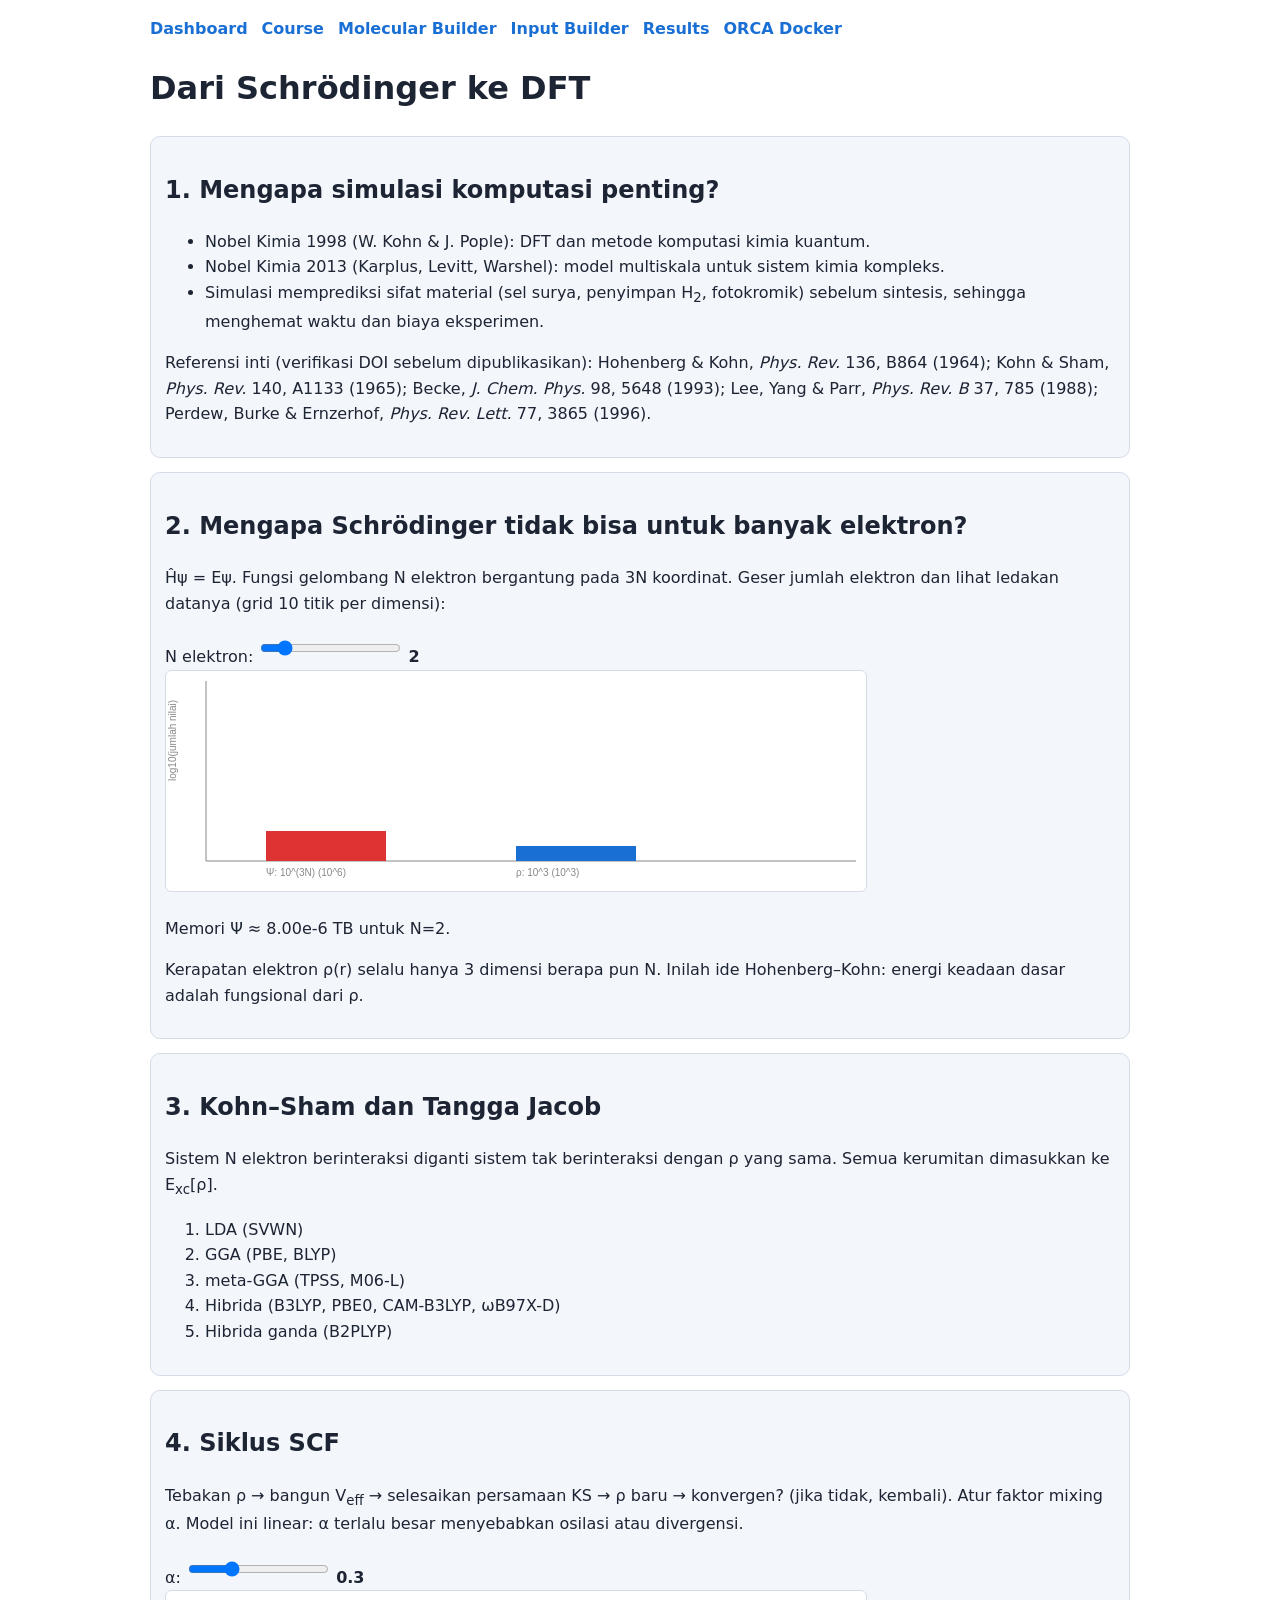
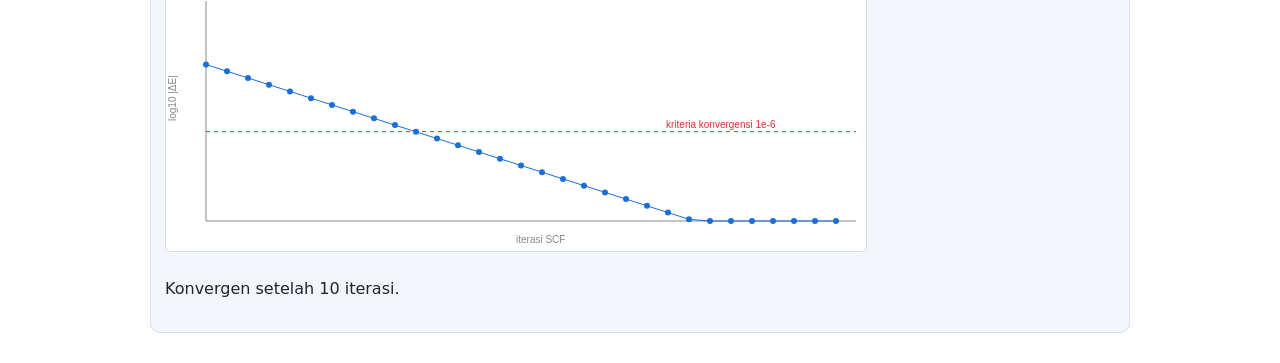
==== course.html @ 0c11ae40 "Add files via upload" ====
<!doctype html><html lang="id"><head><meta charset="utf-8"><meta name="viewport" content="width=device-width,initial-scale=1"><title>Modul DFT</title><link rel="stylesheet" href="assets/css/style.css"></head><body>
<nav><a href="index.html">Dashboard</a><a href="course.html">Course</a><a href="molecular-builder.html">Molecular Builder</a><a href="input-builder.html">Input Builder</a><a href="results-analyzer.html">Results</a><a href="orca-docker.html">ORCA Docker</a></nav>
<h1>Dari Schrödinger ke DFT</h1>
<div class="card"><h2>1. Mengapa simulasi komputasi penting?</h2>
<ul><li>Nobel Kimia 1998 (W. Kohn &amp; J. Pople): DFT dan metode komputasi kimia kuantum.</li>
<li>Nobel Kimia 2013 (Karplus, Levitt, Warshel): model multiskala untuk sistem kimia kompleks.</li>
<li>Simulasi memprediksi sifat material (sel surya, penyimpan H<sub>2</sub>, fotokromik) sebelum sintesis, sehingga menghemat waktu dan biaya eksperimen.</li></ul>
<p>Referensi inti (verifikasi DOI sebelum dipublikasikan): Hohenberg &amp; Kohn, <i>Phys. Rev.</i> 136, B864 (1964); Kohn &amp; Sham, <i>Phys. Rev.</i> 140, A1133 (1965); Becke, <i>J. Chem. Phys.</i> 98, 5648 (1993); Lee, Yang &amp; Parr, <i>Phys. Rev. B</i> 37, 785 (1988); Perdew, Burke &amp; Ernzerhof, <i>Phys. Rev. Lett.</i> 77, 3865 (1996).</p></div>

<div class="card"><h2>2. Mengapa Schrödinger tidak bisa untuk banyak elektron?</h2>
<p>Ĥψ = Eψ. Fungsi gelombang N elektron bergantung pada 3N koordinat. Geser jumlah elektron dan lihat ledakan datanya (grid 10 titik per dimensi):</p>
N elektron: <input id="n" type="range" min="1" max="12" value="2"> <b id="nv"></b><br><canvas id="c1" width="700" height="220"></canvas>
<p id="t1"></p><p>Kerapatan elektron ρ(r) selalu hanya 3 dimensi berapa pun N. Inilah ide Hohenberg–Kohn: energi keadaan dasar adalah fungsional dari ρ.</p></div>

<div class="card"><h2>3. Kohn–Sham dan Tangga Jacob</h2>
<p>Sistem N elektron berinteraksi diganti sistem tak berinteraksi dengan ρ yang sama. Semua kerumitan dimasukkan ke E<sub>xc</sub>[ρ].</p>
<ol><li>LDA (SVWN)</li><li>GGA (PBE, BLYP)</li><li>meta-GGA (TPSS, M06-L)</li><li>Hibrida (B3LYP, PBE0, CAM-B3LYP, ωB97X-D)</li><li>Hibrida ganda (B2PLYP)</li></ol></div>

<div class="card"><h2>4. Siklus SCF</h2>
<p>Tebakan ρ → bangun V<sub>eff</sub> → selesaikan persamaan KS → ρ baru → konvergen? (jika tidak, kembali). Atur faktor mixing α. Model ini linear: α terlalu besar menyebabkan osilasi atau divergensi.</p>
α: <input id="a" type="range" min="0.05" max="1" step="0.05" value="0.3"> <b id="av"></b><br><canvas id="c2" width="700" height="260"></canvas><p id="t2"></p></div>
<script>
const $=id=>document.getElementById(id);
function ax(g,w,h,xl,yl){g.clearRect(0,0,w,h);g.strokeStyle='#888';g.fillStyle='#888';g.beginPath();g.moveTo(40,10);g.lineTo(40,h-30);g.lineTo(w-10,h-30);g.stroke();g.fillText(xl,w/2,h-8);g.save();g.translate(10,h/2);g.rotate(-Math.PI/2);g.fillText(yl,0,0);g.restore()}
function d1(){const N=+$('n').value;$('nv').textContent=N;const g=$('c1').getContext('2d');ax(g,700,220,'','log10(jumlah nilai)');
 const bars=[['Ψ: 10^(3N)',3*N,'#d33'],['ρ: 10^3',3,'#1a6fd4']];
 bars.forEach((b,i)=>{const hh=Math.min(b[1],36)*5;g.fillStyle=b[2];g.fillRect(100+i*250,190-hh,120,hh);g.fillStyle='#888';g.fillText(b[0]+' (10^'+b[1]+')',100+i*250,205)});
 const bytes=8*Math.pow(10,3*N)/1e12;$('t1').textContent='Memori Ψ ≈ '+(bytes<1e6?bytes.toExponential(2)+' TB':bytes.toExponential(2)+' TB (melebihi seluruh penyimpanan dunia)')+' untuk N='+N+'.'}
function d2(){const a=+$('a').value;$('av').textContent=a;const g=$('c2').getContext('2d');ax(g,700,260,'iterasi SCF','log10 |ΔE|');
 let x=1,f=1-2.5*a,pts=[],it=-1;for(let i=0;i<=30;i++){const v=Math.log10(Math.max(Math.abs(x),1e-14));pts.push(v);if(it<0&&v<-6)it=i;x*=f}
 const Y=v=>40+(Math.min(v,3)*-1+0)*0+ (230-40)*(3-Math.min(v,3))/17;
 g.strokeStyle='#d33';g.setLineDash([4,4]);g.beginPath();g.moveTo(40,Y(-6));g.lineTo(690,Y(-6));g.stroke();g.setLineDash([]);g.fillStyle='#d33';g.fillText('kriteria konvergensi 1e-6',500,Y(-6)-4);
 g.strokeStyle='#1a6fd4';g.beginPath();pts.forEach((p,i)=>{const X=40+i*21;i?g.lineTo(X,Y(p)):g.moveTo(X,Y(p))});g.stroke();
 pts.forEach((p,i)=>{g.fillStyle='#1a6fd4';g.beginPath();g.arc(40+i*21,Y(p),3,0,7);g.fill()});
 $('t2').textContent=Math.abs(f)>=1?'α='+a+': faktor '+f.toFixed(2)+' (|faktor|≥1) → SCF TIDAK konvergen (osilasi/divergen). Turunkan α.':(it>=0?'Konvergen setelah '+it+' iterasi.':'Konvergen sangat lambat; naikkan α.')+(f<0?' Terlihat osilasi karena faktor negatif.':'')}
$('n').oninput=d1;$('a').oninput=d2;d1();d2();
</script></body></html>
---- assets/css/style.css ----
:root{--bg:#fff;--fg:#1d2433;--ac:#1a6fd4;--card:#f3f6fb;--bd:#d5dce8}
@media(prefers-color-scheme:dark){:root{--bg:#10151f;--fg:#e4e9f2;--ac:#6cb0ff;--card:#182030;--bd:#2c3850}}
body{font:16px/1.6 system-ui,sans-serif;background:var(--bg);color:var(--fg);max-width:980px;margin:auto;padding:16px}
nav a{margin-right:14px;color:var(--ac);font-weight:600;text-decoration:none}
.card{background:var(--card);border:1px solid var(--bd);border-radius:10px;padding:14px;margin:14px 0}
canvas{max-width:100%;background:var(--bg);border:1px solid var(--bd);border-radius:6px}
table{border-collapse:collapse;width:100%;font-size:14px}td,th{border:1px solid var(--bd);padding:3px 7px;text-align:left}
input,select,textarea,button{font:inherit;padding:5px;margin:2px;background:var(--bg);color:var(--fg);border:1px solid var(--bd);border-radius:6px}
button{background:var(--ac);color:#fff;cursor:pointer}textarea{width:98%;font-family:monospace}
.v{width:100%;height:340px;position:relative}.grid{display:grid;grid-template-columns:repeat(auto-fit,minmax(260px,1fr));gap:8px}
.ok{color:#1a9a4a;font-weight:700}.bad{color:#d33;font-weight:700}
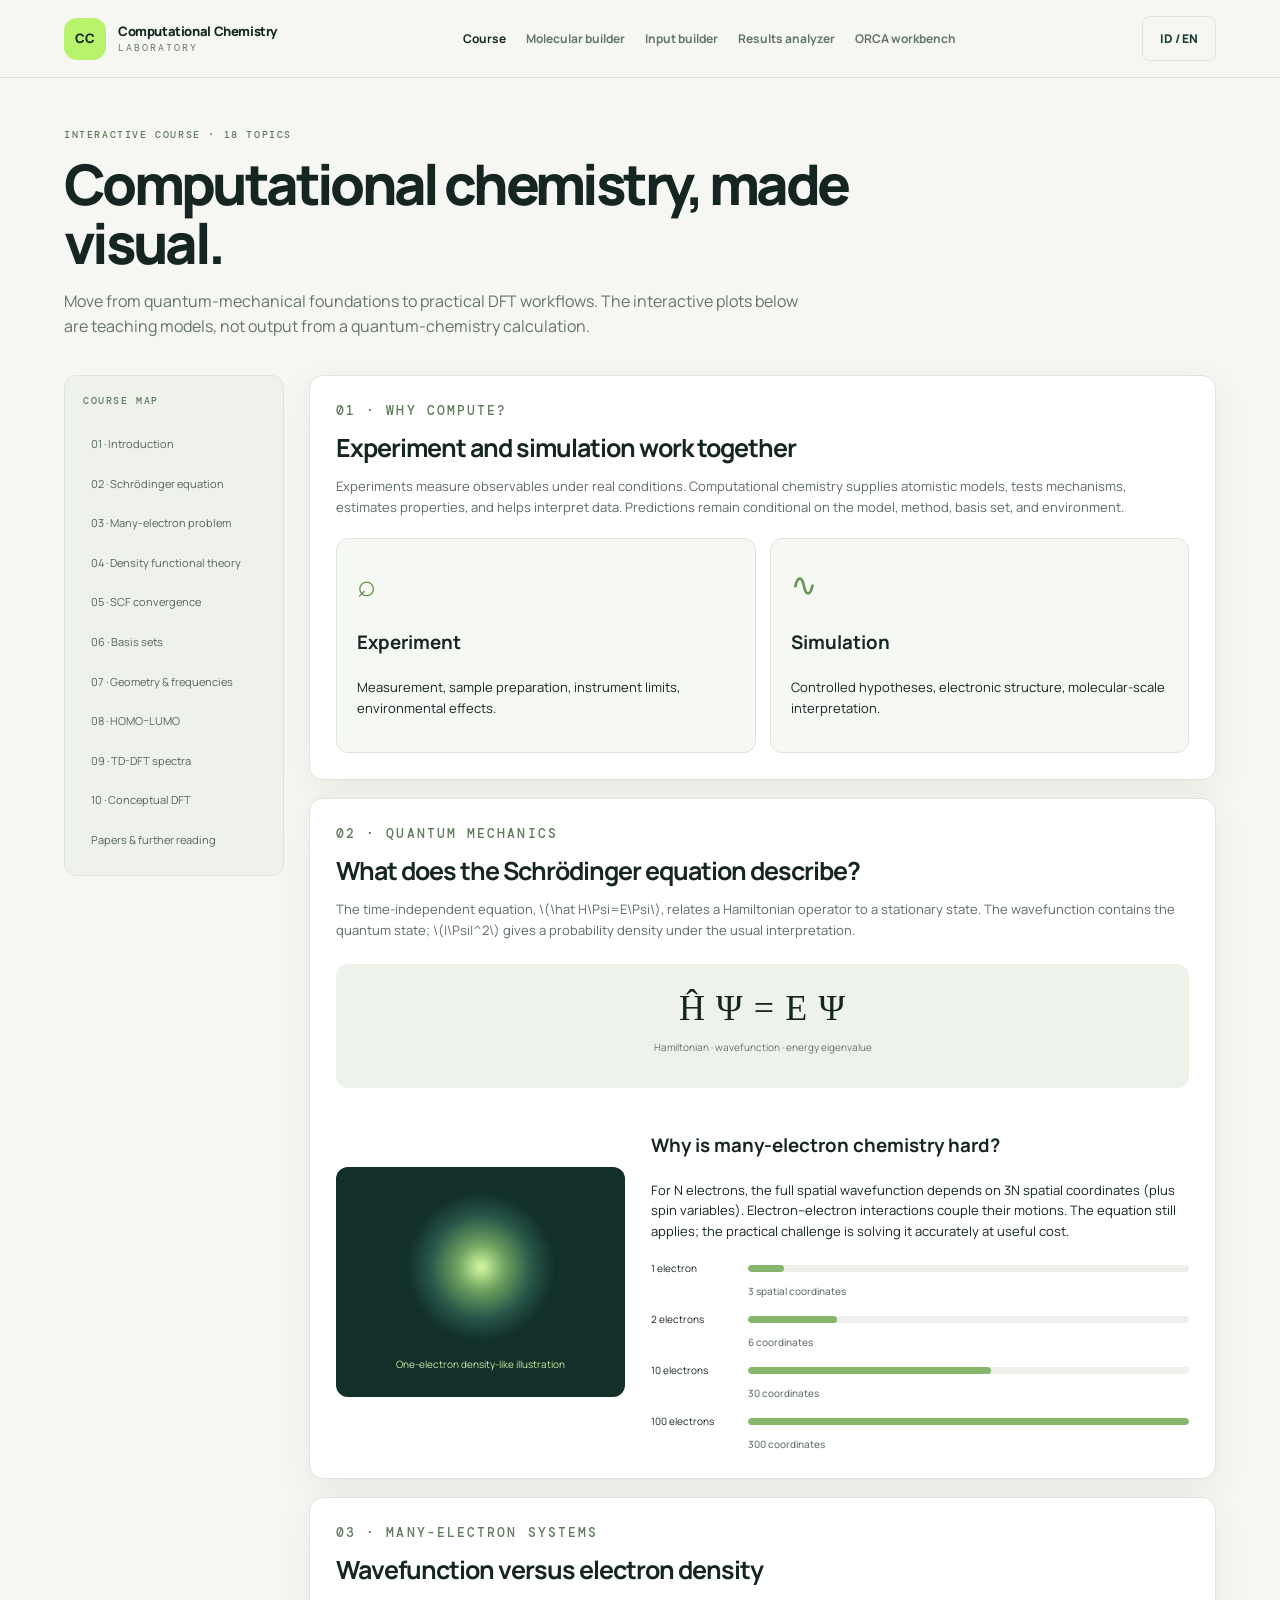
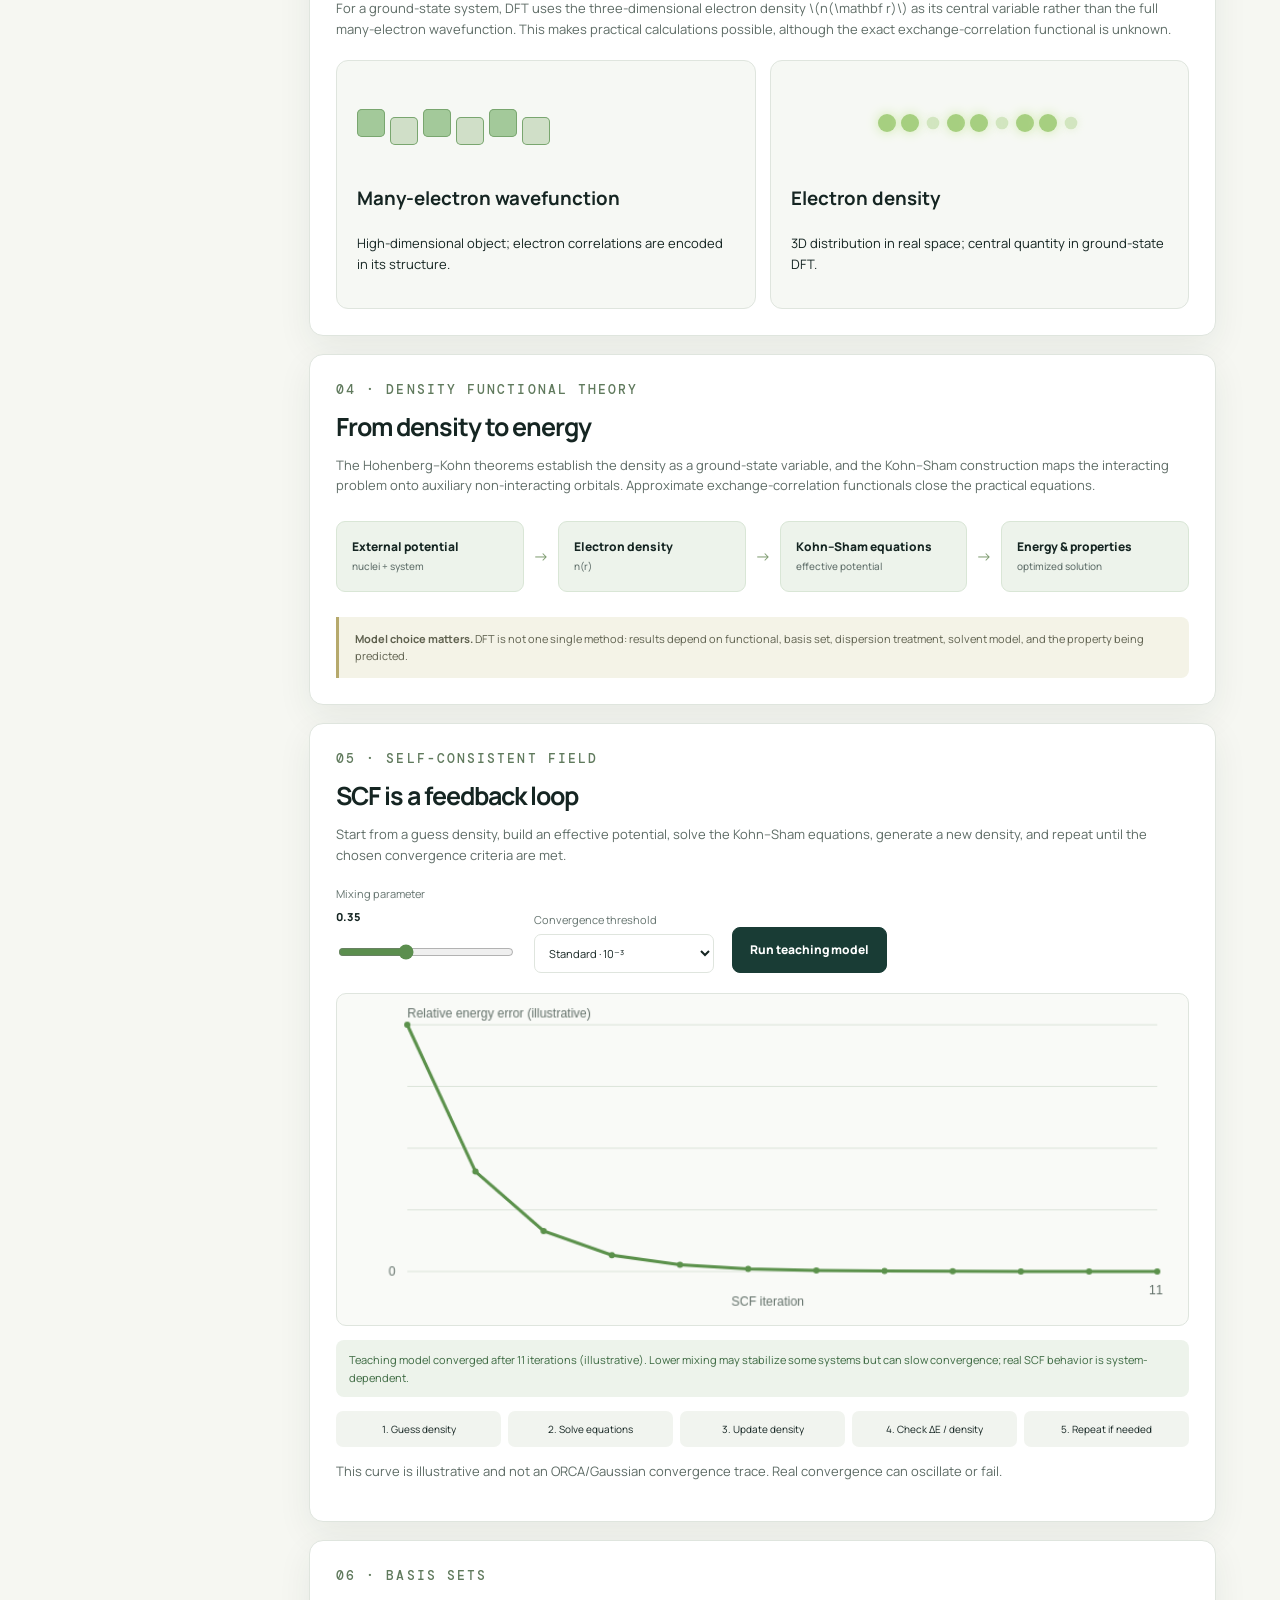
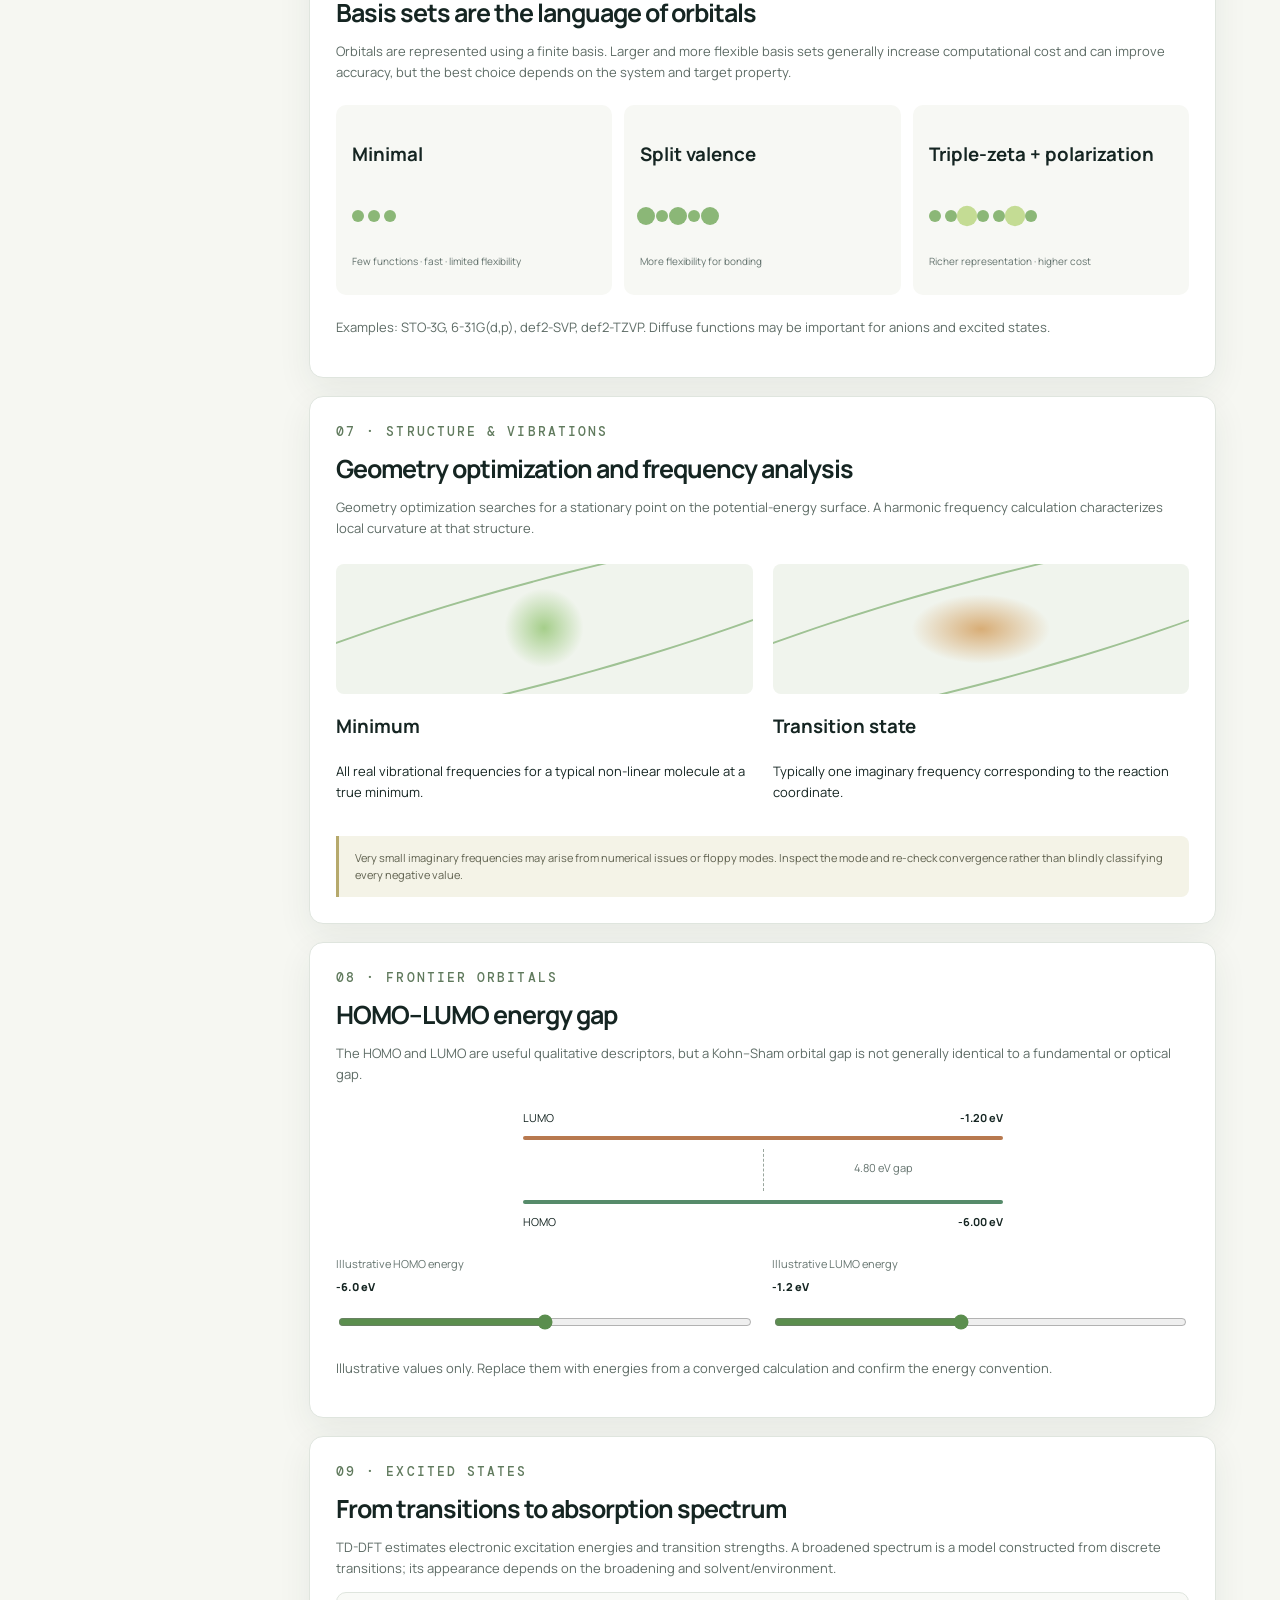
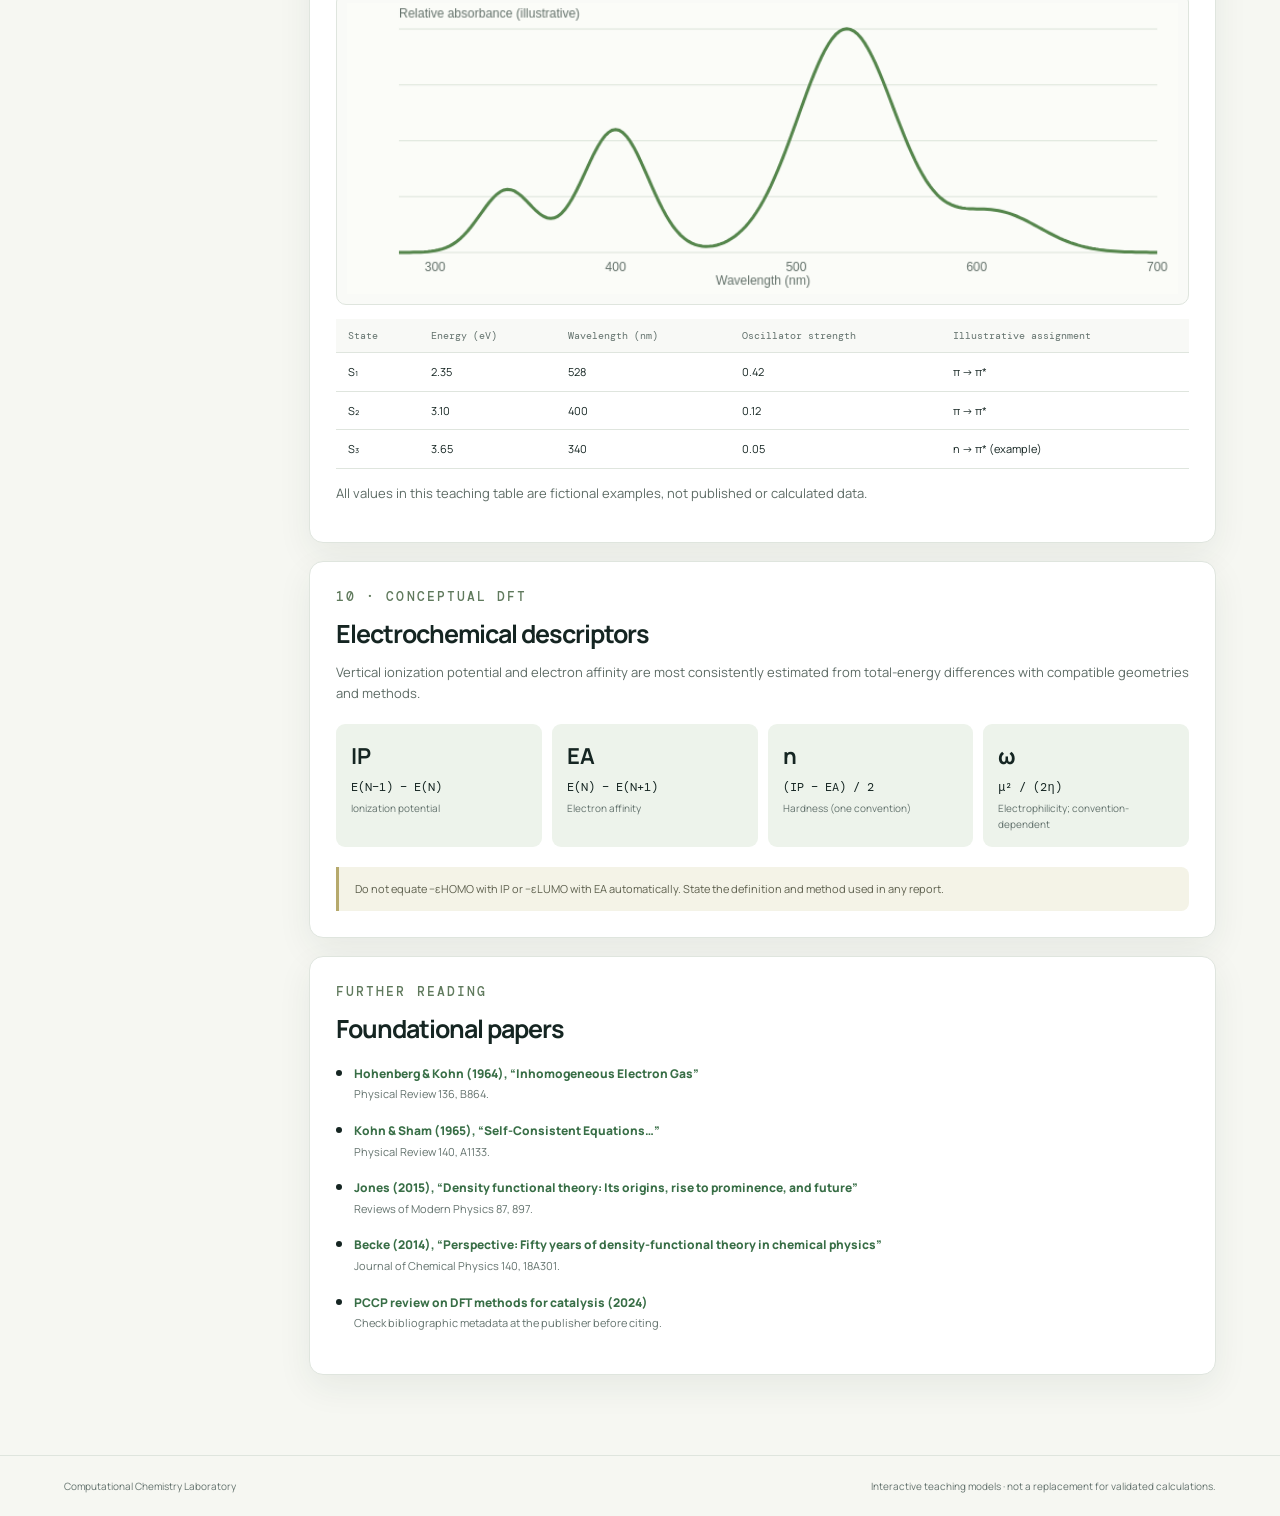
==== commit a5fa887b: "Add files via upload" ====
--- a/course.html
+++ b/course.html
@@ -1,37 +1,17 @@
-<!doctype html><html lang="id"><head><meta charset="utf-8"><meta name="viewport" content="width=device-width,initial-scale=1"><title>Modul DFT</title><link rel="stylesheet" href="assets/css/style.css"></head><body>
-<nav><a href="index.html">Dashboard</a><a href="course.html">Course</a><a href="molecular-builder.html">Molecular Builder</a><a href="input-builder.html">Input Builder</a><a href="results-analyzer.html">Results</a><a href="orca-docker.html">ORCA Docker</a></nav>
-<h1>Dari Schrödinger ke DFT</h1>
-<div class="card"><h2>1. Mengapa simulasi komputasi penting?</h2>
-<ul><li>Nobel Kimia 1998 (W. Kohn &amp; J. Pople): DFT dan metode komputasi kimia kuantum.</li>
-<li>Nobel Kimia 2013 (Karplus, Levitt, Warshel): model multiskala untuk sistem kimia kompleks.</li>
-<li>Simulasi memprediksi sifat material (sel surya, penyimpan H<sub>2</sub>, fotokromik) sebelum sintesis, sehingga menghemat waktu dan biaya eksperimen.</li></ul>
-<p>Referensi inti (verifikasi DOI sebelum dipublikasikan): Hohenberg &amp; Kohn, <i>Phys. Rev.</i> 136, B864 (1964); Kohn &amp; Sham, <i>Phys. Rev.</i> 140, A1133 (1965); Becke, <i>J. Chem. Phys.</i> 98, 5648 (1993); Lee, Yang &amp; Parr, <i>Phys. Rev. B</i> 37, 785 (1988); Perdew, Burke &amp; Ernzerhof, <i>Phys. Rev. Lett.</i> 77, 3865 (1996).</p></div>
-
-<div class="card"><h2>2. Mengapa Schrödinger tidak bisa untuk banyak elektron?</h2>
-<p>Ĥψ = Eψ. Fungsi gelombang N elektron bergantung pada 3N koordinat. Geser jumlah elektron dan lihat ledakan datanya (grid 10 titik per dimensi):</p>
-N elektron: <input id="n" type="range" min="1" max="12" value="2"> <b id="nv"></b><br><canvas id="c1" width="700" height="220"></canvas>
-<p id="t1"></p><p>Kerapatan elektron ρ(r) selalu hanya 3 dimensi berapa pun N. Inilah ide Hohenberg–Kohn: energi keadaan dasar adalah fungsional dari ρ.</p></div>
-
-<div class="card"><h2>3. Kohn–Sham dan Tangga Jacob</h2>
-<p>Sistem N elektron berinteraksi diganti sistem tak berinteraksi dengan ρ yang sama. Semua kerumitan dimasukkan ke E<sub>xc</sub>[ρ].</p>
-<ol><li>LDA (SVWN)</li><li>GGA (PBE, BLYP)</li><li>meta-GGA (TPSS, M06-L)</li><li>Hibrida (B3LYP, PBE0, CAM-B3LYP, ωB97X-D)</li><li>Hibrida ganda (B2PLYP)</li></ol></div>
-
-<div class="card"><h2>4. Siklus SCF</h2>
-<p>Tebakan ρ → bangun V<sub>eff</sub> → selesaikan persamaan KS → ρ baru → konvergen? (jika tidak, kembali). Atur faktor mixing α. Model ini linear: α terlalu besar menyebabkan osilasi atau divergensi.</p>
-α: <input id="a" type="range" min="0.05" max="1" step="0.05" value="0.3"> <b id="av"></b><br><canvas id="c2" width="700" height="260"></canvas><p id="t2"></p></div>
-<script>
-const $=id=>document.getElementById(id);
-function ax(g,w,h,xl,yl){g.clearRect(0,0,w,h);g.strokeStyle='#888';g.fillStyle='#888';g.beginPath();g.moveTo(40,10);g.lineTo(40,h-30);g.lineTo(w-10,h-30);g.stroke();g.fillText(xl,w/2,h-8);g.save();g.translate(10,h/2);g.rotate(-Math.PI/2);g.fillText(yl,0,0);g.restore()}
-function d1(){const N=+$('n').value;$('nv').textContent=N;const g=$('c1').getContext('2d');ax(g,700,220,'','log10(jumlah nilai)');
- const bars=[['Ψ: 10^(3N)',3*N,'#d33'],['ρ: 10^3',3,'#1a6fd4']];
- bars.forEach((b,i)=>{const hh=Math.min(b[1],36)*5;g.fillStyle=b[2];g.fillRect(100+i*250,190-hh,120,hh);g.fillStyle='#888';g.fillText(b[0]+' (10^'+b[1]+')',100+i*250,205)});
- const bytes=8*Math.pow(10,3*N)/1e12;$('t1').textContent='Memori Ψ ≈ '+(bytes<1e6?bytes.toExponential(2)+' TB':bytes.toExponential(2)+' TB (melebihi seluruh penyimpanan dunia)')+' untuk N='+N+'.'}
-function d2(){const a=+$('a').value;$('av').textContent=a;const g=$('c2').getContext('2d');ax(g,700,260,'iterasi SCF','log10 |ΔE|');
- let x=1,f=1-2.5*a,pts=[],it=-1;for(let i=0;i<=30;i++){const v=Math.log10(Math.max(Math.abs(x),1e-14));pts.push(v);if(it<0&&v<-6)it=i;x*=f}
- const Y=v=>40+(Math.min(v,3)*-1+0)*0+ (230-40)*(3-Math.min(v,3))/17;
- g.strokeStyle='#d33';g.setLineDash([4,4]);g.beginPath();g.moveTo(40,Y(-6));g.lineTo(690,Y(-6));g.stroke();g.setLineDash([]);g.fillStyle='#d33';g.fillText('kriteria konvergensi 1e-6',500,Y(-6)-4);
- g.strokeStyle='#1a6fd4';g.beginPath();pts.forEach((p,i)=>{const X=40+i*21;i?g.lineTo(X,Y(p)):g.moveTo(X,Y(p))});g.stroke();
- pts.forEach((p,i)=>{g.fillStyle='#1a6fd4';g.beginPath();g.arc(40+i*21,Y(p),3,0,7);g.fill()});
- $('t2').textContent=Math.abs(f)>=1?'α='+a+': faktor '+f.toFixed(2)+' (|faktor|≥1) → SCF TIDAK konvergen (osilasi/divergen). Turunkan α.':(it>=0?'Konvergen setelah '+it+' iterasi.':'Konvergen sangat lambat; naikkan α.')+(f<0?' Terlihat osilasi karena faktor negatif.':'')}
-$('n').oninput=d1;$('a').oninput=d2;d1();d2();
-</script></body></html>
+<!doctype html><html lang="en"><head><meta charset="utf-8"><meta name="viewport" content="width=device-width,initial-scale=1"><title>Interactive course · Computational Chemistry Lab</title><link rel="stylesheet" href="assets/css/style.css"></head><body>
+<header class="site-header"><a class="brand" href="index.html"><span class="brand-mark">CC</span><span>Computational Chemistry<br><small>LABORATORY</small></span></a><nav><a class="active" href="course.html">Course</a><a href="molecular-builder.html">Molecular builder</a><a href="input-builder.html">Input builder</a><a href="results-analyzer.html">Results analyzer</a><a href="orca-docker.html">ORCA workbench</a></nav><button id="langToggle" class="secondary">ID / EN</button></header>
+<main class="page-wrap"><section class="page-intro"><p class="eyebrow">INTERACTIVE COURSE · 18 TOPICS</p><h1>Computational chemistry, made visual.</h1><p>Move from quantum-mechanical foundations to practical DFT workflows. The interactive plots below are teaching models, not output from a quantum-chemistry calculation.</p></section>
+<div class="course-layout"><aside class="lesson-nav"><p class="eyebrow">COURSE MAP</p><a href="#intro">01 · Introduction</a><a href="#schrodinger">02 · Schrödinger equation</a><a href="#many-electron">03 · Many-electron problem</a><a href="#dft">04 · Density functional theory</a><a href="#scf">05 · SCF convergence</a><a href="#basis">06 · Basis sets</a><a href="#geometry">07 · Geometry & frequencies</a><a href="#orbitals">08 · HOMO–LUMO</a><a href="#tddft">09 · TD-DFT spectra</a><a href="#conceptual">10 · Conceptual DFT</a><a href="#papers">Papers & further reading</a></aside>
+<div class="lesson-content">
+<section id="intro" class="lesson panel"><p class="eyebrow">01 · WHY COMPUTE?</p><h2>Experiment and simulation work together</h2><p>Experiments measure observables under real conditions. Computational chemistry supplies atomistic models, tests mechanisms, estimates properties, and helps interpret data. Predictions remain conditional on the model, method, basis set, and environment.</p><div class="compare-grid"><div><span class="big-symbol">⌕</span><h3>Experiment</h3><p>Measurement, sample preparation, instrument limits, environmental effects.</p></div><div><span class="big-symbol">∿</span><h3>Simulation</h3><p>Controlled hypotheses, electronic structure, molecular-scale interpretation.</p></div></div></section>
+<section id="schrodinger" class="lesson panel"><p class="eyebrow">02 · QUANTUM MECHANICS</p><h2>What does the Schrödinger equation describe?</h2><p>The time-independent equation, \(\hat H\Psi=E\Psi\), relates a Hamiltonian operator to a stationary state. The wavefunction contains the quantum state; \(|\Psi|^2\) gives a probability density under the usual interpretation.</p><div class="equation-card"><div class="equation">Ĥ Ψ = E Ψ</div><p>Hamiltonian · wavefunction · energy eigenvalue</p></div><div class="visual-split"><div class="mini-visual"><div class="probability-cloud"></div><span>One-electron density-like illustration</span></div><div><h3>Why is many-electron chemistry hard?</h3><p>For N electrons, the full spatial wavefunction depends on 3N spatial coordinates (plus spin variables). Electron–electron interactions couple their motions. The equation still applies; the practical challenge is solving it accurately at useful cost.</p><div class="coordinate-meter"><div><span>1 electron</span><div class="meter"><i style="width:8%"></i></div><b>3 spatial coordinates</b></div><div><span>2 electrons</span><div class="meter"><i style="width:20%"></i></div><b>6 coordinates</b></div><div><span>10 electrons</span><div class="meter"><i style="width:55%"></i></div><b>30 coordinates</b></div><div><span>100 electrons</span><div class="meter"><i style="width:100%"></i></div><b>300 coordinates</b></div></div></div></div></section>
+<section id="many-electron" class="lesson panel"><p class="eyebrow">03 · MANY-ELECTRON SYSTEMS</p><h2>Wavefunction versus electron density</h2><p>For a ground-state system, DFT uses the three-dimensional electron density \(n(\mathbf r)\) as its central variable rather than the full many-electron wavefunction. This makes practical calculations possible, although the exact exchange-correlation functional is unknown.</p><div class="compare-grid"><div class="concept-box"><div class="coordinate-cubes"><i></i><i></i><i></i><i></i><i></i><i></i></div><h3>Many-electron wavefunction</h3><p>High-dimensional object; electron correlations are encoded in its structure.</p></div><div class="concept-box"><div class="density-dots"><i></i><i></i><i></i><i></i><i></i><i></i><i></i><i></i><i></i></div><h3>Electron density</h3><p>3D distribution in real space; central quantity in ground-state DFT.</p></div></div></section>
+<section id="dft" class="lesson panel"><p class="eyebrow">04 · DENSITY FUNCTIONAL THEORY</p><h2>From density to energy</h2><p>The Hohenberg–Kohn theorems establish the density as a ground-state variable, and the Kohn–Sham construction maps the interacting problem onto auxiliary non-interacting orbitals. Approximate exchange-correlation functionals close the practical equations.</p><div class="flow-diagram"><div>External potential<br><small>nuclei + system</small></div><span>→</span><div>Electron density<br><small>n(r)</small></div><span>→</span><div>Kohn–Sham equations<br><small>effective potential</small></div><span>→</span><div>Energy & properties<br><small>optimized solution</small></div></div><div class="notice"><strong>Model choice matters.</strong> DFT is not one single method: results depend on functional, basis set, dispersion treatment, solvent model, and the property being predicted.</div></section>
+<section id="scf" class="lesson panel"><p class="eyebrow">05 · SELF-CONSISTENT FIELD</p><h2>SCF is a feedback loop</h2><p>Start from a guess density, build an effective potential, solve the Kohn–Sham equations, generate a new density, and repeat until the chosen convergence criteria are met.</p><div class="scf-controls"><label>Mixing parameter <output id="mixOut">0.35</output><input id="mixing" type="range" min="0.1" max="0.8" step="0.05" value="0.35"></label><label>Convergence threshold<select id="threshold"><option value="0.01">Loose · 10⁻²</option><option value="0.001" selected>Standard · 10⁻³</option><option value="0.0001">Tight · 10⁻⁴</option></select></label><button id="runScf" class="button">Run teaching model</button></div><div class="chart-frame"><canvas id="scfChart" width="800" height="300" aria-label="SCF convergence teaching graph"></canvas></div><div id="scfSummary" class="result-strip">Ready · teaching model only</div><div class="scf-steps"><div>1. Guess density</div><div>2. Solve equations</div><div>3. Update density</div><div>4. Check ΔE / density</div><div>5. Repeat if needed</div></div><p class="small muted">This curve is illustrative and not an ORCA/Gaussian convergence trace. Real convergence can oscillate or fail.</p></section>
+<section id="basis" class="lesson panel"><p class="eyebrow">06 · BASIS SETS</p><h2>Basis sets are the language of orbitals</h2><p>Orbitals are represented using a finite basis. Larger and more flexible basis sets generally increase computational cost and can improve accuracy, but the best choice depends on the system and target property.</p><div class="basis-compare"><div><h3>Minimal</h3><div class="basis-dots minimal"><i></i><i></i><i></i></div><p>Few functions · fast · limited flexibility</p></div><div><h3>Split valence</h3><div class="basis-dots split"><i></i><i></i><i></i><i></i><i></i></div><p>More flexibility for bonding</p></div><div><h3>Triple-zeta + polarization</h3><div class="basis-dots triple"><i></i><i></i><i></i><i></i><i></i><i></i><i></i></div><p>Richer representation · higher cost</p></div></div><p class="small muted">Examples: STO-3G, 6-31G(d,p), def2-SVP, def2-TZVP. Diffuse functions may be important for anions and excited states.</p></section>
+<section id="geometry" class="lesson panel"><p class="eyebrow">07 · STRUCTURE & VIBRATIONS</p><h2>Geometry optimization and frequency analysis</h2><p>Geometry optimization searches for a stationary point on the potential-energy surface. A harmonic frequency calculation characterizes local curvature at that structure.</p><div class="stationary-grid"><div><div class="surface surface-min"><span></span></div><h3>Minimum</h3><p>All real vibrational frequencies for a typical non-linear molecule at a true minimum.</p></div><div><div class="surface surface-ts"><span></span></div><h3>Transition state</h3><p>Typically one imaginary frequency corresponding to the reaction coordinate.</p></div></div><div class="notice">Very small imaginary frequencies may arise from numerical issues or floppy modes. Inspect the mode and re-check convergence rather than blindly classifying every negative value.</div></section>
+<section id="orbitals" class="lesson panel"><p class="eyebrow">08 · FRONTIER ORBITALS</p><h2>HOMO–LUMO energy gap</h2><p>The HOMO and LUMO are useful qualitative descriptors, but a Kohn–Sham orbital gap is not generally identical to a fundamental or optical gap.</p><div class="orbital-level"><div class="level-label">LUMO <b id="lumoValue">−1.20 eV</b></div><div class="energy-line lumo-line"></div><div class="gap-arrow"><span id="gapValue">4.80 eV gap</span></div><div class="energy-line homo-line"></div><div class="level-label">HOMO <b id="homoValue">−6.00 eV</b></div></div><div class="range-control"><label>Illustrative HOMO energy <output id="homoRangeOut">−6.0 eV</output><input id="homoRange" type="range" min="-8" max="-4" step="0.1" value="-6"></label><label>Illustrative LUMO energy <output id="lumoRangeOut">−1.2 eV</output><input id="lumoRange" type="range" min="-3" max="1" step="0.1" value="-1.2"></label></div><p class="small muted">Illustrative values only. Replace them with energies from a converged calculation and confirm the energy convention.</p></section>
+<section id="tddft" class="lesson panel"><p class="eyebrow">09 · EXCITED STATES</p><h2>From transitions to absorption spectrum</h2><p>TD-DFT estimates electronic excitation energies and transition strengths. A broadened spectrum is a model constructed from discrete transitions; its appearance depends on the broadening and solvent/environment.</p><div class="chart-frame"><canvas id="spectrumChart" width="800" height="280" aria-label="Illustrative absorption spectrum"></canvas></div><div class="table-scroll"><table><thead><tr><th>State</th><th>Energy (eV)</th><th>Wavelength (nm)</th><th>Oscillator strength</th><th>Illustrative assignment</th></tr></thead><tbody><tr><td>S₁</td><td>2.35</td><td>528</td><td>0.42</td><td>π → π*</td></tr><tr><td>S₂</td><td>3.10</td><td>400</td><td>0.12</td><td>π → π*</td></tr><tr><td>S₃</td><td>3.65</td><td>340</td><td>0.05</td><td>n → π* (example)</td></tr></tbody></table></div><p class="small muted">All values in this teaching table are fictional examples, not published or calculated data.</p></section>
+<section id="conceptual" class="lesson panel"><p class="eyebrow">10 · CONCEPTUAL DFT</p><h2>Electrochemical descriptors</h2><p>Vertical ionization potential and electron affinity are most consistently estimated from total-energy differences with compatible geometries and methods.</p><div class="formula-grid"><div><b>IP</b><span> E(N−1) − E(N)</span><small>Ionization potential</small></div><div><b>EA</b><span> E(N) − E(N+1)</span><small>Electron affinity</small></div><div><b>η</b><span> (IP − EA) / 2</span><small>Hardness (one convention)</small></div><div><b>ω</b><span> μ² / (2η)</span><small>Electrophilicity; convention-dependent</small></div></div><div class="notice">Do not equate −εHOMO with IP or −εLUMO with EA automatically. State the definition and method used in any report.</div></section>
+<section id="papers" class="lesson panel"><p class="eyebrow">FURTHER READING</p><h2>Foundational papers</h2><ul class="reading-list"><li><a href="https://doi.org/10.1103/PhysRev.136.B864" target="_blank" rel="noopener">Hohenberg & Kohn (1964), “Inhomogeneous Electron Gas”</a><span>Physical Review 136, B864.</span></li><li><a href="https://doi.org/10.1103/PhysRev.140.A1133" target="_blank" rel="noopener">Kohn & Sham (1965), “Self-Consistent Equations…”</a><span>Physical Review 140, A1133.</span></li><li><a href="https://doi.org/10.1103/RevModPhys.87.897" target="_blank" rel="noopener">Jones (2015), “Density functional theory: Its origins, rise to prominence, and future”</a><span>Reviews of Modern Physics 87, 897.</span></li><li><a href="https://doi.org/10.1063/1.4869598" target="_blank" rel="noopener">Becke (2014), “Perspective: Fifty years of density-functional theory in chemical physics”</a><span>Journal of Chemical Physics 140, 18A301.</span></li><li><a href="https://doi.org/10.1039/D4CP00121A" target="_blank" rel="noopener">PCCP review on DFT methods for catalysis (2024)</a><span>Check bibliographic metadata at the publisher before citing.</span></li></ul></section>
+</div></div></main><footer><span>Computational Chemistry Laboratory</span><span>Interactive teaching models · not a replacement for validated calculations.</span></footer><script src="assets/js/common.js"></script><script src="assets/js/course.js"></script></body></html>
--- a/assets/css/style.css
+++ b/assets/css/style.css
@@ -1,11 +1,7 @@
-:root{--bg:#fff;--fg:#1d2433;--ac:#1a6fd4;--card:#f3f6fb;--bd:#d5dce8}
-@media(prefers-color-scheme:dark){:root{--bg:#10151f;--fg:#e4e9f2;--ac:#6cb0ff;--card:#182030;--bd:#2c3850}}
-body{font:16px/1.6 system-ui,sans-serif;background:var(--bg);color:var(--fg);max-width:980px;margin:auto;padding:16px}
-nav a{margin-right:14px;color:var(--ac);font-weight:600;text-decoration:none}
-.card{background:var(--card);border:1px solid var(--bd);border-radius:10px;padding:14px;margin:14px 0}
-canvas{max-width:100%;background:var(--bg);border:1px solid var(--bd);border-radius:6px}
-table{border-collapse:collapse;width:100%;font-size:14px}td,th{border:1px solid var(--bd);padding:3px 7px;text-align:left}
-input,select,textarea,button{font:inherit;padding:5px;margin:2px;background:var(--bg);color:var(--fg);border:1px solid var(--bd);border-radius:6px}
-button{background:var(--ac);color:#fff;cursor:pointer}textarea{width:98%;font-family:monospace}
-.v{width:100%;height:340px;position:relative}.grid{display:grid;grid-template-columns:repeat(auto-fit,minmax(260px,1fr));gap:8px}
-.ok{color:#1a9a4a;font-weight:700}.bad{color:#d33;font-weight:700}
+@import url('https://fonts.googleapis.com/css2?family=DM+Mono:wght@400;500&family=Manrope:wght@400;500;600;700;800&display=swap');
+:root{--ink:#152522;--muted:#64736e;--paper:#f6f7f2;--white:#fff;--line:#dfe5de;--green:#b7f36b;--deep:#193c35;--mint:#e8f2e9;--orange:#e7a65a;--red:#b94b45;--shadow:0 12px 35px rgba(28,52,44,.07)}
+*{box-sizing:border-box}html{scroll-behavior:smooth;scroll-padding-top:90px}body{margin:0;background:var(--paper);color:var(--ink);font-family:Manrope,system-ui,sans-serif;line-height:1.6}a{color:inherit;text-decoration:none}button,input,select,textarea{font:inherit}button{cursor:pointer}.site-header{height:auto;min-height:78px;display:flex;align-items:center;justify-content:space-between;gap:22px;padding:16px clamp(18px,5vw,76px);border-bottom:1px solid var(--line);background:rgba(246,247,242,.94);position:sticky;top:0;z-index:10;backdrop-filter:blur(16px)}.brand{display:flex;align-items:center;gap:12px;font-size:13px;line-height:1.15;font-weight:800;letter-spacing:-.03em;white-space:nowrap}.brand small{font:10px 'DM Mono',monospace;letter-spacing:.2em;color:var(--muted)}.brand-mark{display:grid;place-items:center;width:42px;height:42px;background:var(--green);border-radius:13px;font-size:13px}.site-header nav{display:flex;align-items:center;gap:20px;flex-wrap:wrap}.site-header nav a{font-size:12px;color:var(--muted);font-weight:700}.site-header nav a:hover,.site-header nav a.active{color:var(--ink)}.button,.secondary{display:inline-flex;align-items:center;justify-content:center;gap:10px;padding:12px 17px;border:1px solid var(--deep);border-radius:8px;background:var(--deep);color:#fff;font-weight:800;font-size:12px;transition:transform .15s,background .15s}.button:hover,.secondary:hover{transform:translateY(-1px)}.secondary{background:transparent;color:var(--deep);border-color:var(--line)}.danger{background:#8f3733;border-color:#8f3733}.hero{min-height:570px;padding:75px clamp(20px,8vw,120px);display:grid;grid-template-columns:1.1fr .9fr;gap:40px;align-items:center;background:#e9efe5;overflow:hidden}.eyebrow{font:500 10px 'DM Mono',monospace;letter-spacing:.16em;color:#607a5d;margin:0 0 14px;text-transform:uppercase}.hero h1,.page-intro h1{font-size:clamp(38px,5.5vw,70px);line-height:1.05;letter-spacing:-.065em;margin:0 0 23px;font-weight:800}.lead{font-size:17px;max-width:600px;color:#50625b}.hero-actions{display:flex;gap:12px;flex-wrap:wrap;margin-top:27px}.note,.small{font-size:11px;color:var(--muted)}.hero-visual{height:390px;position:relative;display:grid;place-items:center}.orbital{position:absolute;width:290px;height:125px;border:2px solid rgba(28,93,77,.45);border-radius:50%;transform:rotate(35deg);box-shadow:0 0 28px rgba(37,122,91,.12)}.orbital-b{transform:rotate(-35deg);width:320px;height:142px;border-color:rgba(89,143,71,.45)}.orbital-a{width:260px;height:115px}.orbital-core{width:96px;height:96px;border-radius:50%;background:radial-gradient(circle at 35% 30%,#f9ffdf,#b7f36b 48%,#397b5e 100%);box-shadow:0 0 70px rgba(105,174,81,.3)}.hero-label{position:absolute;font:10px 'DM Mono',monospace;letter-spacing:.14em}.label-top{top:18px;right:10%}.label-bottom{bottom:16px;left:8%}.section{padding:80px clamp(20px,7vw,100px)}.section-heading{max-width:650px;margin-bottom:32px}.section-heading h2,.callout h2{font-size:clamp(28px,4vw,42px);letter-spacing:-.05em;line-height:1.12;margin:0 0 12px}.section-heading p:not(.eyebrow){color:var(--muted)}.feature-grid{display:grid;grid-template-columns:repeat(3,1fr);gap:16px}.feature-card,.paper-card{background:var(--white);border:1px solid var(--line);border-radius:14px;padding:24px;box-shadow:var(--shadow)}.feature-card{min-height:255px;display:flex;flex-direction:column;align-items:flex-start}.card-number,.paper-year{font:10px 'DM Mono',monospace;letter-spacing:.1em;color:#72816e}.feature-icon{font-size:28px;margin:18px 0 8px;color:#527a49}.feature-card h3,.paper-card h3{font-size:18px;line-height:1.3;letter-spacing:-.03em;margin:0 0 8px}.feature-card p,.paper-card p{font-size:12px;color:var(--muted);margin:0 0 18px}.card-link{margin-top:auto;font-size:11px;font-weight:800}.callout{margin:0 clamp(20px,7vw,100px) 60px;background:var(--deep);color:#fff;border-radius:16px;padding:38px;display:flex;align-items:center;justify-content:space-between;gap:30px}.callout .eyebrow{color:var(--green)}.callout p:not(.eyebrow){color:#c8d8d0;max-width:760px;font-size:13px}.callout .secondary{color:#fff;border-color:#648075}.paper-grid{display:grid;grid-template-columns:repeat(4,1fr);gap:14px}.paper-card a{font-size:11px;font-weight:800;color:#386e46}.site-header+.page-wrap{min-height:70vh}.page-wrap{max-width:1440px;margin:0 auto;padding:50px clamp(18px,5vw,72px) 80px}.page-intro{max-width:850px;margin-bottom:35px}.page-intro h1{font-size:clamp(36px,5vw,56px);margin-bottom:15px}.page-intro>p:last-child{max-width:760px;color:var(--muted)}.course-layout{display:grid;grid-template-columns:220px minmax(0,1fr);gap:25px;align-items:start}.lesson-nav{position:sticky;top:100px;background:#eef2eb;border:1px solid var(--line);border-radius:12px;padding:18px;display:flex;flex-direction:column;gap:6px}.lesson-nav a{font-size:11px;padding:8px;border-radius:6px;color:#52645b}.lesson-nav a:hover{background:white;color:var(--ink)}.lesson-content{display:grid;gap:18px}.panel{background:#fff;border:1px solid var(--line);border-radius:14px;padding:26px;box-shadow:var(--shadow);min-width:0}.lesson h2,.panel h2{font-size:25px;line-height:1.2;letter-spacing:-.04em;margin:0 0 12px}.lesson p,.panel p{font-size:13px}.lesson>p:not(.eyebrow){color:#5d6b65}.equation-card{margin:24px 0;background:#edf3eb;border-radius:12px;text-align:center;padding:23px}.equation{font:36px Georgia,serif;letter-spacing:.03em}.equation-card p{font-size:10px;color:var(--muted)}.visual-split{display:grid;grid-template-columns:.7fr 1.3fr;gap:26px;align-items:center}.mini-visual{min-height:230px;border-radius:12px;background:#122f2a;display:flex;flex-direction:column;align-items:center;justify-content:center;color:#c9e9a7;gap:14px;font-size:10px;text-align:center;padding:20px}.probability-cloud{width:150px;height:150px;border-radius:50%;background:radial-gradient(circle,#d9fda5 0,rgba(160,225,125,.65) 22%,rgba(83,163,132,.35) 48%,transparent 70%);filter:blur(2px)}.coordinate-meter{display:grid;gap:12px;margin-top:18px}.coordinate-meter>div{display:grid;grid-template-columns:90px 1fr;gap:7px;align-items:center;font-size:10px}.coordinate-meter b{grid-column:2;color:var(--muted);font-weight:500}.meter{height:7px;background:#edf0eb;border-radius:10px;overflow:hidden}.meter i{display:block;height:100%;background:#85b66b;border-radius:10px}.compare-grid{display:grid;grid-template-columns:1fr 1fr;gap:14px;margin-top:20px}.compare-grid>div,.concept-box{background:#f6f8f4;border:1px solid var(--line);padding:20px;border-radius:12px}.big-symbol{font-size:32px;color:#63934c}.coordinate-cubes{height:85px;display:flex;flex-wrap:wrap;gap:5px;align-items:center}.coordinate-cubes i{width:28px;height:28px;border-radius:5px;background:#a3c99a;box-shadow:inset 0 0 0 1px #79a66f}.coordinate-cubes i:nth-child(2n){transform:translateY(8px);background:#d0dfc8}.density-dots{height:85px;position:relative;display:flex;align-items:center;justify-content:center;gap:5px;flex-wrap:wrap}.density-dots i{width:18px;height:18px;border-radius:50%;background:#a6cf80;box-shadow:0 0 12px #cde8a9}.density-dots i:nth-child(3n){opacity:.45;transform:scale(.7)}.flow-diagram{display:flex;align-items:stretch;gap:9px;margin:25px 0;flex-wrap:wrap}.flow-diagram>div{flex:1;min-width:120px;background:#edf3eb;border:1px solid #d9e6d6;padding:15px;border-radius:9px;font-size:12px;font-weight:800}.flow-diagram small{font-weight:500;color:var(--muted)}.flow-diagram>span{align-self:center;color:#7e9c70}.notice{background:#f4f3e7;border-left:3px solid #b6a96c;padding:13px 16px;margin-top:20px;font-size:11px;color:#5e604e;border-radius:0 8px 8px 0}.scf-controls{display:flex;gap:18px;align-items:end;flex-wrap:wrap;margin:20px 0}.scf-controls label,.range-control label{display:flex;flex-direction:column;gap:5px;font-size:11px;color:var(--muted);min-width:180px}.scf-controls input[type=range],.range-control input{accent-color:#5b8e4e}.scf-controls output,.range-control output{font-weight:800;color:var(--ink)}.scf-controls select,select,input,textarea{border:1px solid var(--line);border-radius:7px;padding:10px;background:#fff;color:var(--ink);min-width:0}textarea{width:100%;font:12px 'DM Mono',monospace;line-height:1.55;resize:vertical}.chart-frame{background:#f9faf7;border:1px solid var(--line);border-radius:10px;padding:10px}.chart-frame canvas{width:100%;height:auto;display:block}.result-strip{margin:14px 0;padding:11px 13px;border-radius:8px;background:#edf3eb;color:#3b6840;font-size:11px}.result-strip.warning{background:#fbf0dc;color:#795b2e}.scf-steps{display:grid;grid-template-columns:repeat(5,1fr);gap:7px;margin:14px 0}.scf-steps div{padding:10px;background:#f1f4ef;border-radius:7px;font-size:10px;text-align:center}.basis-compare{display:grid;grid-template-columns:repeat(3,1fr);gap:12px;margin:22px 0}.basis-compare>div{background:#f7f8f4;padding:16px;border-radius:10px}.basis-dots{height:55px;display:flex;align-items:center;gap:4px}.basis-dots i{display:block;width:12px;height:12px;border-radius:50%;background:#8bb777}.basis-dots.split i:nth-child(odd){transform:scale(1.5)}.basis-dots.triple i:nth-child(3n){transform:scale(1.7);background:#c4dc94}.basis-compare p{font-size:10px;color:var(--muted)}.stationary-grid{display:grid;grid-template-columns:1fr 1fr;gap:20px;margin-top:25px}.surface{height:130px;background:#f0f4ed;position:relative;border-radius:8px;overflow:hidden}.surface:before{content:"";position:absolute;width:180%;height:100px;left:-40%;top:15px;border-radius:50%;border:2px solid #9fc294;transform:rotate(-15deg)}.surface-min:after{content:"";position:absolute;width:80px;height:80px;border-radius:50%;background:radial-gradient(circle,#a5ce8a,transparent 70%);left:calc(50% - 40px);top:24px}.surface-ts:after{content:"";position:absolute;width:140px;height:70px;border-radius:50%;background:radial-gradient(ellipse,#d8ad76,transparent 70%);left:calc(50% - 70px);top:30px}.orbital-level{margin:25px auto;max-width:480px;display:grid;grid-template-columns:1fr;gap:9px}.level-label{display:flex;justify-content:space-between;font-size:11px}.energy-line{height:4px;border-radius:4px}.lumo-line{background:#b8794f}.homo-line{background:#568b6a}.gap-arrow{text-align:center;color:var(--muted);font-size:11px;border-left:1px dashed #9aa69d;height:42px;margin-left:50%;padding-top:10px}.range-control{display:grid;grid-template-columns:1fr 1fr;gap:18px}.compact{max-width:350px}.formula-grid{display:grid;grid-template-columns:repeat(4,1fr);gap:10px;margin:20px 0}.formula-grid>div{display:flex;flex-direction:column;gap:5px;background:#edf3eb;padding:15px;border-radius:9px}.formula-grid b{font-size:22px}.formula-grid span{font:12px 'DM Mono',monospace}.formula-grid small{font-size:10px;color:var(--muted)}.reading-list{padding-left:18px}.reading-list li{margin:14px 0}.reading-list a{font-size:12px;font-weight:800;color:#386e46}.reading-list span{display:block;font-size:11px;color:var(--muted)}footer{border-top:1px solid var(--line);padding:22px clamp(20px,5vw,76px);display:flex;justify-content:space-between;gap:20px;color:var(--muted);font-size:10px}
+.workspace-grid,.builder-layout,.results-grid{display:grid;grid-template-columns:1fr 1fr;gap:18px;align-items:start}.panel-head{display:flex;align-items:center;justify-content:space-between;gap:15px;margin-bottom:18px}.panel-head h2{margin:0}.panel-head .eyebrow{margin-bottom:5px}.status-pill{font:10px 'DM Mono',monospace;padding:6px 9px;background:#edf3eb;border-radius:20px;color:#517348}.input-row,.button-row,.export-row{display:flex;gap:9px;align-items:center;flex-wrap:wrap}.input-row input{flex:1}.molecule-preview canvas{width:100%;height:auto;border:1px solid var(--line);border-radius:10px;background:#fbfcf8}.preview-meta{display:flex;gap:12px;margin-top:12px;font-size:10px}.preview-meta span{color:var(--muted)}.preview-meta code{overflow-wrap:anywhere}.export-row{margin-top:16px}.step-grid{display:grid;grid-template-columns:repeat(4,1fr);gap:12px}.step-grid>div{padding:18px;background:#f6f8f4;border-radius:10px}.step-index{display:grid;place-items:center;width:28px;height:28px;border-radius:8px;background:var(--green);font-size:11px;font-weight:800}.step-grid h3{font-size:13px}.step-grid p{font-size:11px;color:var(--muted)}.builder-layout{grid-template-columns:.95fr 1.05fr}.form-panel>label,.panel>label{display:block;margin:14px 0 7px;font-size:11px;font-weight:800}.segmented{display:flex;gap:9px;margin-bottom:15px}.segmented label{padding:8px 13px;border:1px solid var(--line);border-radius:7px;font-size:11px}.segmented input{accent-color:#4d7e46}.form-grid{display:grid;grid-template-columns:1fr 1fr;gap:12px;margin:14px 0}.form-grid label{display:flex;flex-direction:column;gap:5px;font-size:11px;color:var(--muted)}.form-grid input,.form-grid select{width:100%}.form-panel .button-row{margin-top:16px}.code-panel pre{background:#152622;color:#d8e9d6;padding:18px;border-radius:9px;overflow:auto;min-height:330px;font:11px 'DM Mono',monospace;line-height:1.7;white-space:pre}.code-panel .button{margin-top:12px}.upload-area{display:flex;justify-content:space-between;align-items:center;gap:20px}.upload-button{display:inline-flex;padding:12px 15px;background:var(--deep);color:white;border-radius:8px;font-size:11px;font-weight:800;cursor:pointer}.upload-button input{display:none}.metrics-grid{display:grid;grid-template-columns:repeat(4,1fr);gap:10px;margin-top:20px}.metric-card{padding:14px;background:#f6f8f4;border:1px solid var(--line);border-radius:9px;display:flex;flex-direction:column;gap:6px}.metric-card span{font-size:10px;color:var(--muted)}.metric-card strong{font-size:15px;overflow-wrap:anywhere}.results-grid{margin-top:18px}.wide{grid-column:1/-1}.table-scroll{overflow:auto;margin:14px 0}table{width:100%;border-collapse:collapse;font-size:11px;text-align:left}th,td{padding:10px 12px;border-bottom:1px solid var(--line);white-space:nowrap}th{font:10px 'DM Mono',monospace;color:var(--muted);background:#f8f9f6}.geometry-box{height:220px;background:#f5f7f2;border-radius:10px;display:grid;place-items:center;color:var(--muted);text-align:center;font-size:12px}.plot-area{min-height:260px}.execution-targets{display:grid;grid-template-columns:1fr 1fr;gap:15px;margin-bottom:18px}.target-card{display:flex;flex-direction:column;align-items:flex-start;text-align:left;gap:7px;padding:22px;background:#fff;border:1px solid var(--line);border-radius:12px;color:var(--ink)}.target-card.selected{border:2px solid #669456;background:#f1f7eb}.target-icon{font-size:26px;color:#56834a}.target-name{font-size:17px;font-weight:800}.target-card span:nth-child(3){font-size:11px;color:var(--muted)}.target-card b{font:10px 'DM Mono',monospace;color:#9b6e2d}.status-list{display:grid;gap:0;margin:20px 0}.status-list div{display:flex;justify-content:space-between;gap:15px;padding:12px 0;border-bottom:1px solid var(--line);font-size:11px}.status-list span{color:var(--muted)}.status-list b{text-align:right}.pathway{display:grid;justify-items:center;gap:5px;margin:15px 0}.pathway div{background:#eef3ea;border:1px solid #dce8d7;border-radius:7px;padding:10px 14px;width:100%;text-align:center;font-size:11px;font-weight:800}.pathway span{color:#749468}.checklist{display:grid;gap:12px}.checklist label{display:flex;gap:10px;align-items:flex-start;font-size:12px}.checklist input{margin-top:4px;accent-color:#5c8c4e}.empty-state{padding:25px}.muted{color:var(--muted)}.range-control{margin:15px 0}
+@media(max-width:1100px){.site-header{align-items:flex-start;flex-wrap:wrap}.site-header nav{order:3;width:100%;gap:15px}.feature-grid{grid-template-columns:repeat(2,1fr)}.paper-grid{grid-template-columns:repeat(2,1fr)}.hero{padding-top:55px}.course-layout{grid-template-columns:180px minmax(0,1fr)}}
+@media(max-width:760px){.hero{grid-template-columns:1fr;padding:45px 22px}.hero-visual{height:260px}.hero h1{font-size:44px}.section{padding:50px 20px}.feature-grid,.paper-grid,.workspace-grid,.builder-layout,.results-grid,.course-layout{grid-template-columns:1fr}.lesson-nav{position:static;display:grid;grid-template-columns:1fr 1fr}.lesson-nav .eyebrow{grid-column:1/-1}.visual-split,.compare-grid,.stationary-grid{grid-template-columns:1fr}.step-grid{grid-template-columns:1fr 1fr}.formula-grid{grid-template-columns:1fr 1fr}.scf-steps{grid-template-columns:1fr 1fr}.range-control{grid-template-columns:1fr}.metrics-grid{grid-template-columns:1fr 1fr}.wide{grid-column:auto}.callout{margin:0 20px 40px;padding:25px;flex-direction:column;align-items:flex-start}.upload-area{align-items:flex-start;flex-direction:column}footer{flex-direction:column}.site-header nav a{font-size:11px}.site-header{position:static}.page-wrap{padding-top:35px}.execution-targets{grid-template-columns:1fr}}
+@media(max-width:420px){.step-grid,.basis-compare,.metrics-grid,.formula-grid{grid-template-columns:1fr}.form-grid{grid-template-columns:1fr}.lesson-nav{grid-template-columns:1fr}.hero h1{font-size:37px}}
